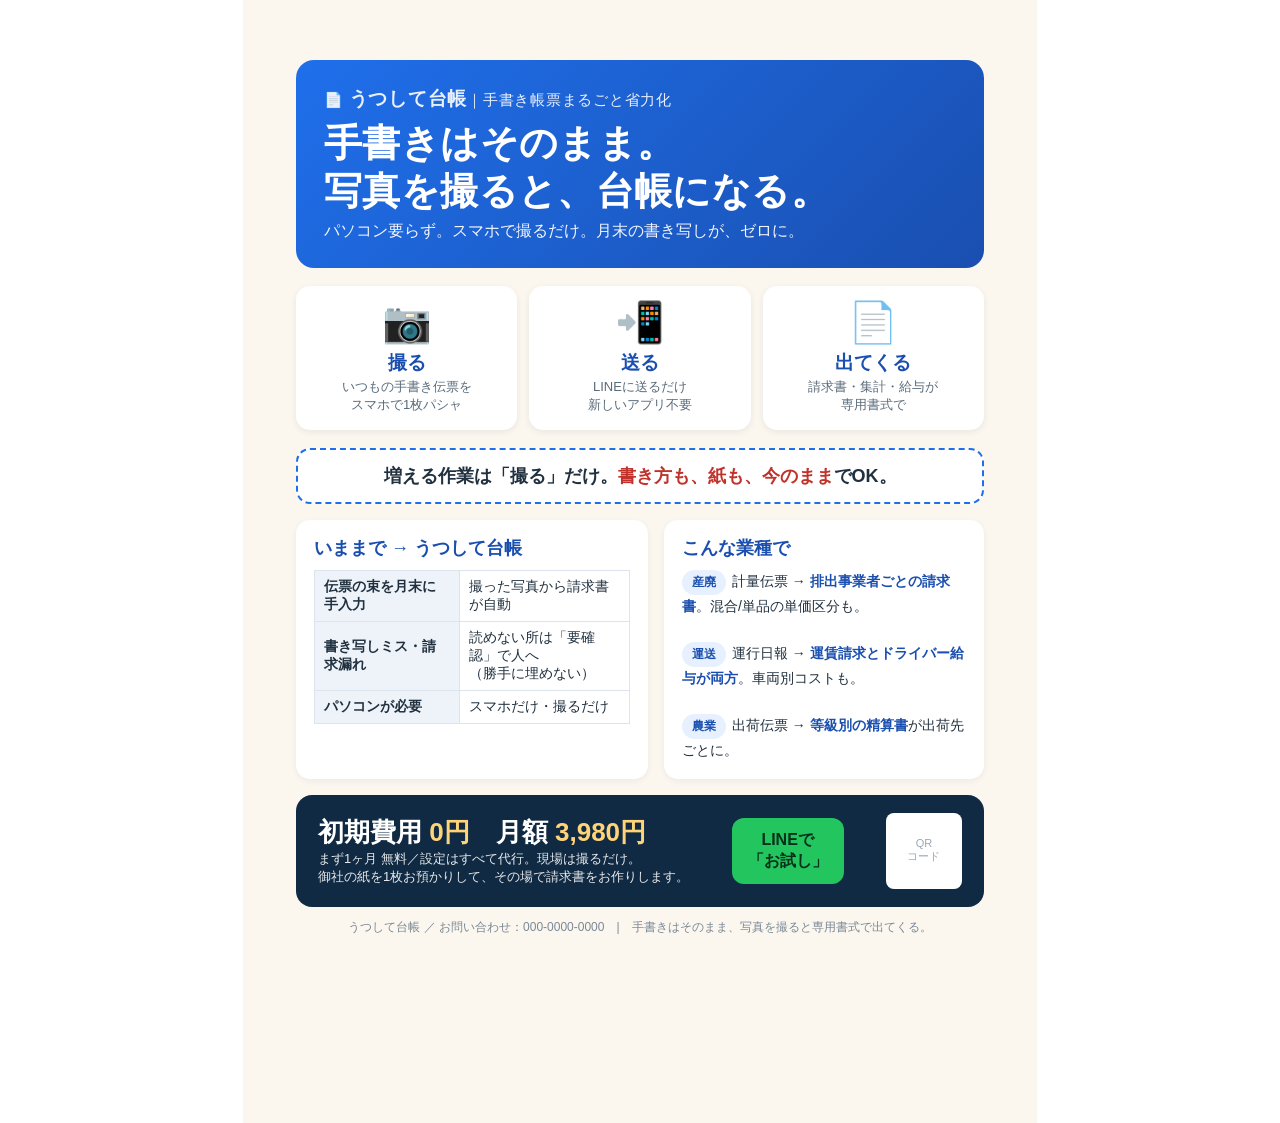
==== marketing/チラシ.html @ fb217241 "マーケティング一式（商品名「うつして台帳」）を追加 汎用エンジンの現場向けの顔として商品名「うつして台帳」を定義し、営業アセットを作成。  - marketing/README.md: ブランド定義（" ====
<!doctype html>
<html lang="ja">
<head>
<meta charset="utf-8">
<title>うつして台帳 チラシ</title>
<style>
  @page { size: A4; margin: 0; }
  * { box-sizing: border-box; -webkit-print-color-adjust: exact; print-color-adjust: exact; }
  body { margin: 0; font-family: "Hiragino Kaku Gothic ProN","Yu Gothic","Noto Sans JP",sans-serif; color: #20303f; }
  .sheet { width: 210mm; min-height: 297mm; margin: 0 auto; background: #fbf7ef; padding: 16mm 14mm; }
  .hero { background: linear-gradient(135deg,#1f6feb,#1a4fb0); color:#fff; border-radius: 18px; padding: 26px 28px; }
  .brand { font-size: 15px; opacity:.9; letter-spacing:.05em }
  .brand b{ font-size: 19px }
  h1 { font-size: 38px; line-height: 1.25; margin: 8px 0 6px; letter-spacing:.01em }
  .sub { font-size: 16px; opacity:.95; margin: 0 }
  .steps { display: grid; grid-template-columns: repeat(3,1fr); gap: 12px; margin: 18px 0; }
  .step { background:#fff; border-radius: 14px; padding: 16px; text-align:center; box-shadow:0 2px 6px rgba(20,40,70,.08) }
  .step .ico { font-size: 40px; line-height:1 }
  .step .t { font-size: 19px; font-weight: 800; margin: 8px 0 2px; color:#1a4fb0 }
  .step .d { font-size: 13px; color:#5a6b7a }
  .arrow{ align-self:center; text-align:center; color:#1a4fb0; font-weight:800; font-size:22px }
  .promise { background:#fff; border:2px dashed #1f6feb; border-radius:14px; padding:14px 18px; margin: 6px 0 16px; font-size:18px; text-align:center; font-weight:700 }
  .promise b{ color:#c0322b }
  .cols { display:grid; grid-template-columns: 1.1fr 1fr; gap: 16px; }
  .card { background:#fff; border-radius: 14px; padding: 16px 18px; box-shadow:0 2px 6px rgba(20,40,70,.06) }
  .card h2 { font-size: 18px; margin: 0 0 10px; color:#1a4fb0 }
  .ba { width:100%; border-collapse: collapse; font-size: 14px }
  .ba th { background:#eef3f9; text-align:left; padding:7px 9px; border:1px solid #dce4ee; width:46% }
  .ba td { padding:7px 9px; border:1px solid #dce4ee }
  .ind { font-size:14px; line-height:1.7 }
  .ind b{ color:#1a4fb0 }
  .offer { margin-top: 16px; background:#102a43; color:#fff; border-radius:16px; padding: 18px 22px; display:flex; justify-content:space-between; align-items:center; gap:16px }
  .offer .big { font-size: 26px; font-weight: 900 }
  .offer .big span{ color:#ffd479 }
  .offer .small { font-size: 13px; opacity:.9 }
  .cta { background:#22c55e; color:#06301a; border-radius: 12px; padding: 12px 16px; font-weight:900; font-size:16px; text-align:center; white-space:nowrap }
  .qr { width: 76px; height:76px; background:#fff; border-radius:8px; display:flex; align-items:center; justify-content:center; color:#90a; font-size:11px; color:#9aa7b5; text-align:center }
  .foot { text-align:center; color:#7a8896; font-size:12px; margin-top:12px }
  .tag { display:inline-block; background:#e7f0ff; color:#1a4fb0; border-radius:999px; padding:2px 10px; font-size:12px; font-weight:700; margin-right:6px }
</style>
</head>
<body>
<div class="sheet">
  <div class="hero">
    <div class="brand">📄 <b>うつして台帳</b>｜手書き帳票まるごと省力化</div>
    <h1>手書きはそのまま。<br>写真を撮ると、台帳になる。</h1>
    <p class="sub">パソコン要らず。スマホで撮るだけ。月末の書き写しが、ゼロに。</p>
  </div>

  <div class="steps">
    <div class="step"><div class="ico">📷</div><div class="t">撮る</div><div class="d">いつもの手書き伝票を<br>スマホで1枚パシャ</div></div>
    <div class="step"><div class="ico">📲</div><div class="t">送る</div><div class="d">LINEに送るだけ<br>新しいアプリ不要</div></div>
    <div class="step"><div class="ico">📄</div><div class="t">出てくる</div><div class="d">請求書・集計・給与が<br>専用書式で</div></div>
  </div>

  <div class="promise">増える作業は「撮る」だけ。<b>書き方も、紙も、今のまま</b>でOK。</div>

  <div class="cols">
    <div class="card">
      <h2>いままで → うつして台帳</h2>
      <table class="ba">
        <tr><th>伝票の束を月末に手入力</th><td>撮った写真から請求書が自動</td></tr>
        <tr><th>書き写しミス・請求漏れ</th><td>読めない所は「要確認」で人へ<br>（勝手に埋めない）</td></tr>
        <tr><th>パソコンが必要</th><td>スマホだけ・撮るだけ</td></tr>
      </table>
    </div>
    <div class="card">
      <h2>こんな業種で</h2>
      <div class="ind">
        <span class="tag">産廃</span>計量伝票 → <b>排出事業者ごとの請求書</b>。混合/単品の単価区分も。<br><br>
        <span class="tag">運送</span>運行日報 → <b>運賃請求とドライバー給与が両方</b>。車両別コストも。<br><br>
        <span class="tag">農業</span>出荷伝票 → <b>等級別の精算書</b>が出荷先ごとに。
      </div>
    </div>
  </div>

  <div class="offer">
    <div>
      <div class="big">初期費用 <span>0円</span>　月額 <span>3,980円</span></div>
      <div class="small">まず1ヶ月 無料／設定はすべて代行。現場は撮るだけ。<br>御社の紙を1枚お預かりして、その場で請求書をお作りします。</div>
    </div>
    <div style="text-align:center">
      <div class="cta">LINEで<br>「お試し」</div>
    </div>
    <div class="qr">QR<br>コード</div>
  </div>

  <div class="foot">うつして台帳 ／ お問い合わせ：000-0000-0000　|　手書きはそのまま、写真を撮ると専用書式で出てくる。</div>
</div>
</body>
</html>
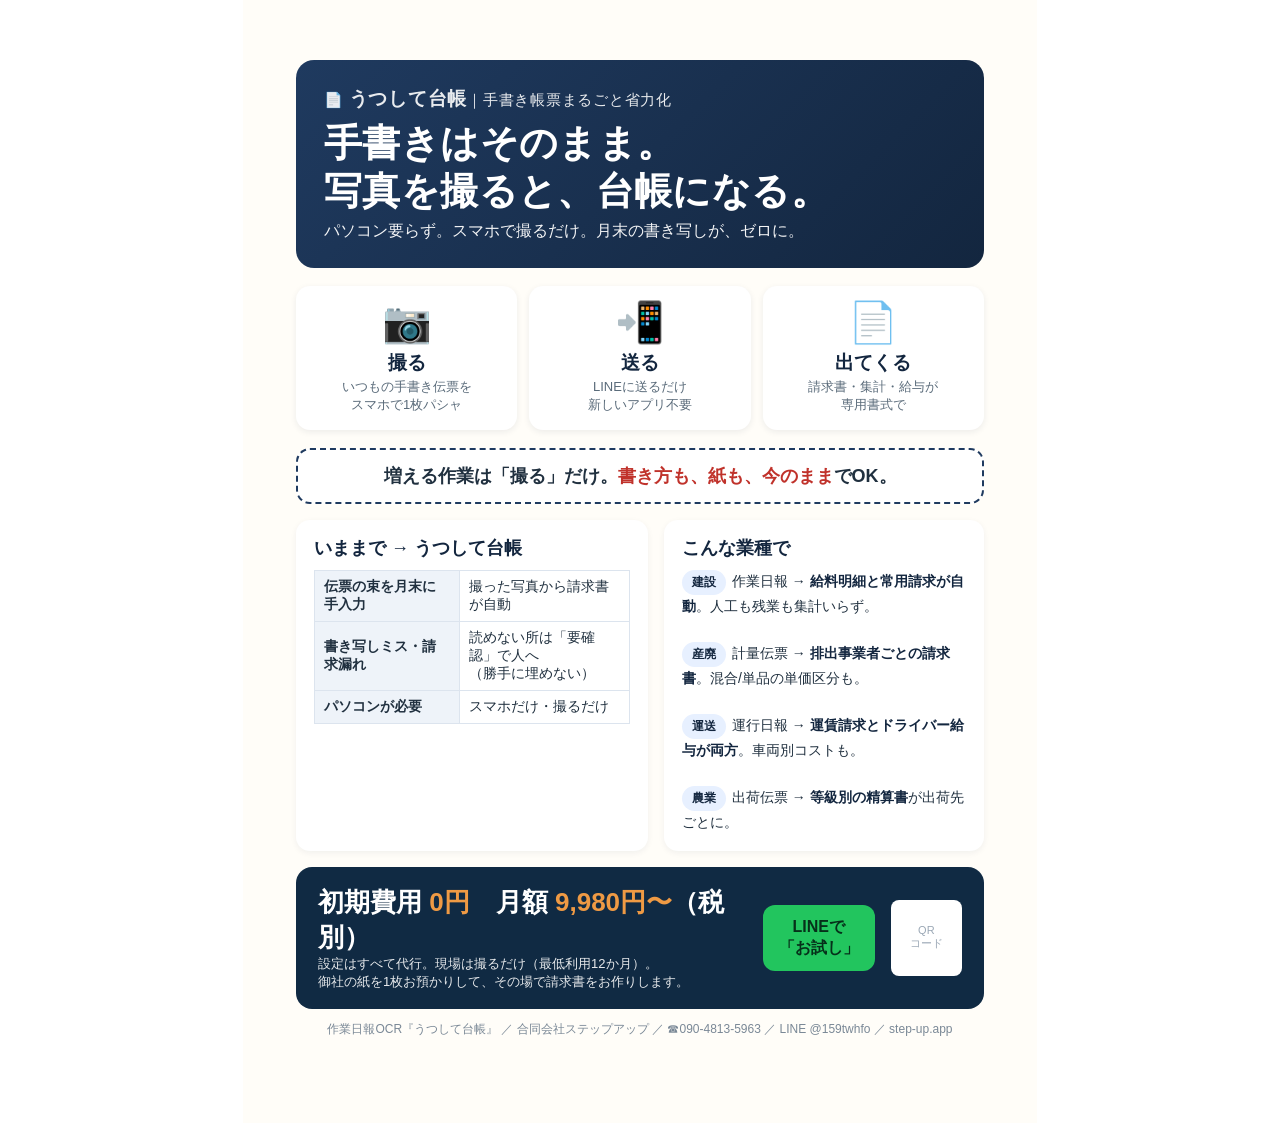
==== commit a93ffc0a: "マーケ料金を確定プラン表に統一＋ブランド正値を反映 引き継ぎのプラン表を正として全マーケ資産を是正（旧 3,980円系を撤去）。 - 料金: ライト¥9,980(〜10名・200枚)/スタンダード¥1" ====
--- a/marketing/チラシ.html
+++ b/marketing/チラシ.html
@@ -7,8 +7,8 @@
   @page { size: A4; margin: 0; }
   * { box-sizing: border-box; -webkit-print-color-adjust: exact; print-color-adjust: exact; }
   body { margin: 0; font-family: "Hiragino Kaku Gothic ProN","Yu Gothic","Noto Sans JP",sans-serif; color: #20303f; }
-  .sheet { width: 210mm; min-height: 297mm; margin: 0 auto; background: #fbf7ef; padding: 16mm 14mm; }
-  .hero { background: linear-gradient(135deg,#1f6feb,#1a4fb0); color:#fff; border-radius: 18px; padding: 26px 28px; }
+  .sheet { width: 210mm; min-height: 297mm; margin: 0 auto; background: #fffdf8; padding: 16mm 14mm; }
+  .hero { background: linear-gradient(135deg,#1f3a5f,#13263f); color:#fff; border-radius: 18px; padding: 26px 28px; }
   .brand { font-size: 15px; opacity:.9; letter-spacing:.05em }
   .brand b{ font-size: 19px }
   h1 { font-size: 38px; line-height: 1.25; margin: 8px 0 6px; letter-spacing:.01em }
@@ -16,27 +16,27 @@
   .steps { display: grid; grid-template-columns: repeat(3,1fr); gap: 12px; margin: 18px 0; }
   .step { background:#fff; border-radius: 14px; padding: 16px; text-align:center; box-shadow:0 2px 6px rgba(20,40,70,.08) }
   .step .ico { font-size: 40px; line-height:1 }
-  .step .t { font-size: 19px; font-weight: 800; margin: 8px 0 2px; color:#1a4fb0 }
+  .step .t { font-size: 19px; font-weight: 800; margin: 8px 0 2px; color:#13263f }
   .step .d { font-size: 13px; color:#5a6b7a }
-  .arrow{ align-self:center; text-align:center; color:#1a4fb0; font-weight:800; font-size:22px }
-  .promise { background:#fff; border:2px dashed #1f6feb; border-radius:14px; padding:14px 18px; margin: 6px 0 16px; font-size:18px; text-align:center; font-weight:700 }
+  .arrow{ align-self:center; text-align:center; color:#13263f; font-weight:800; font-size:22px }
+  .promise { background:#fff; border:2px dashed #1f3a5f; border-radius:14px; padding:14px 18px; margin: 6px 0 16px; font-size:18px; text-align:center; font-weight:700 }
   .promise b{ color:#c0322b }
   .cols { display:grid; grid-template-columns: 1.1fr 1fr; gap: 16px; }
   .card { background:#fff; border-radius: 14px; padding: 16px 18px; box-shadow:0 2px 6px rgba(20,40,70,.06) }
-  .card h2 { font-size: 18px; margin: 0 0 10px; color:#1a4fb0 }
+  .card h2 { font-size: 18px; margin: 0 0 10px; color:#13263f }
   .ba { width:100%; border-collapse: collapse; font-size: 14px }
   .ba th { background:#eef3f9; text-align:left; padding:7px 9px; border:1px solid #dce4ee; width:46% }
   .ba td { padding:7px 9px; border:1px solid #dce4ee }
   .ind { font-size:14px; line-height:1.7 }
-  .ind b{ color:#1a4fb0 }
+  .ind b{ color:#13263f }
   .offer { margin-top: 16px; background:#102a43; color:#fff; border-radius:16px; padding: 18px 22px; display:flex; justify-content:space-between; align-items:center; gap:16px }
   .offer .big { font-size: 26px; font-weight: 900 }
-  .offer .big span{ color:#ffd479 }
+  .offer .big span{ color:#ef9a44 }
   .offer .small { font-size: 13px; opacity:.9 }
   .cta { background:#22c55e; color:#06301a; border-radius: 12px; padding: 12px 16px; font-weight:900; font-size:16px; text-align:center; white-space:nowrap }
   .qr { width: 76px; height:76px; background:#fff; border-radius:8px; display:flex; align-items:center; justify-content:center; color:#90a; font-size:11px; color:#9aa7b5; text-align:center }
   .foot { text-align:center; color:#7a8896; font-size:12px; margin-top:12px }
-  .tag { display:inline-block; background:#e7f0ff; color:#1a4fb0; border-radius:999px; padding:2px 10px; font-size:12px; font-weight:700; margin-right:6px }
+  .tag { display:inline-block; background:#e7f0ff; color:#13263f; border-radius:999px; padding:2px 10px; font-size:12px; font-weight:700; margin-right:6px }
 </style>
 </head>
 <body>
@@ -67,6 +67,7 @@
     <div class="card">
       <h2>こんな業種で</h2>
       <div class="ind">
+        <span class="tag">建設</span>作業日報 → <b>給料明細と常用請求が自動</b>。人工も残業も集計いらず。<br><br>
         <span class="tag">産廃</span>計量伝票 → <b>排出事業者ごとの請求書</b>。混合/単品の単価区分も。<br><br>
         <span class="tag">運送</span>運行日報 → <b>運賃請求とドライバー給与が両方</b>。車両別コストも。<br><br>
         <span class="tag">農業</span>出荷伝票 → <b>等級別の精算書</b>が出荷先ごとに。
@@ -76,8 +77,8 @@
 
   <div class="offer">
     <div>
-      <div class="big">初期費用 <span>0円</span>　月額 <span>3,980円</span></div>
-      <div class="small">まず1ヶ月 無料／設定はすべて代行。現場は撮るだけ。<br>御社の紙を1枚お預かりして、その場で請求書をお作りします。</div>
+      <div class="big">初期費用 <span>0円</span>　月額 <span>9,980円〜</span>（税別）</div>
+      <div class="small">設定はすべて代行。現場は撮るだけ（最低利用12か月）。<br>御社の紙を1枚お預かりして、その場で請求書をお作りします。</div>
     </div>
     <div style="text-align:center">
       <div class="cta">LINEで<br>「お試し」</div>
@@ -85,7 +86,7 @@
     <div class="qr">QR<br>コード</div>
   </div>
 
-  <div class="foot">うつして台帳 ／ お問い合わせ：000-0000-0000　|　手書きはそのまま、写真を撮ると専用書式で出てくる。</div>
+  <div class="foot">作業日報OCR『うつして台帳』 ／ 合同会社ステップアップ ／ ☎090-4813-5963 ／ LINE @159twhfo ／ step-up.app</div>
 </div>
 </body>
 </html>
